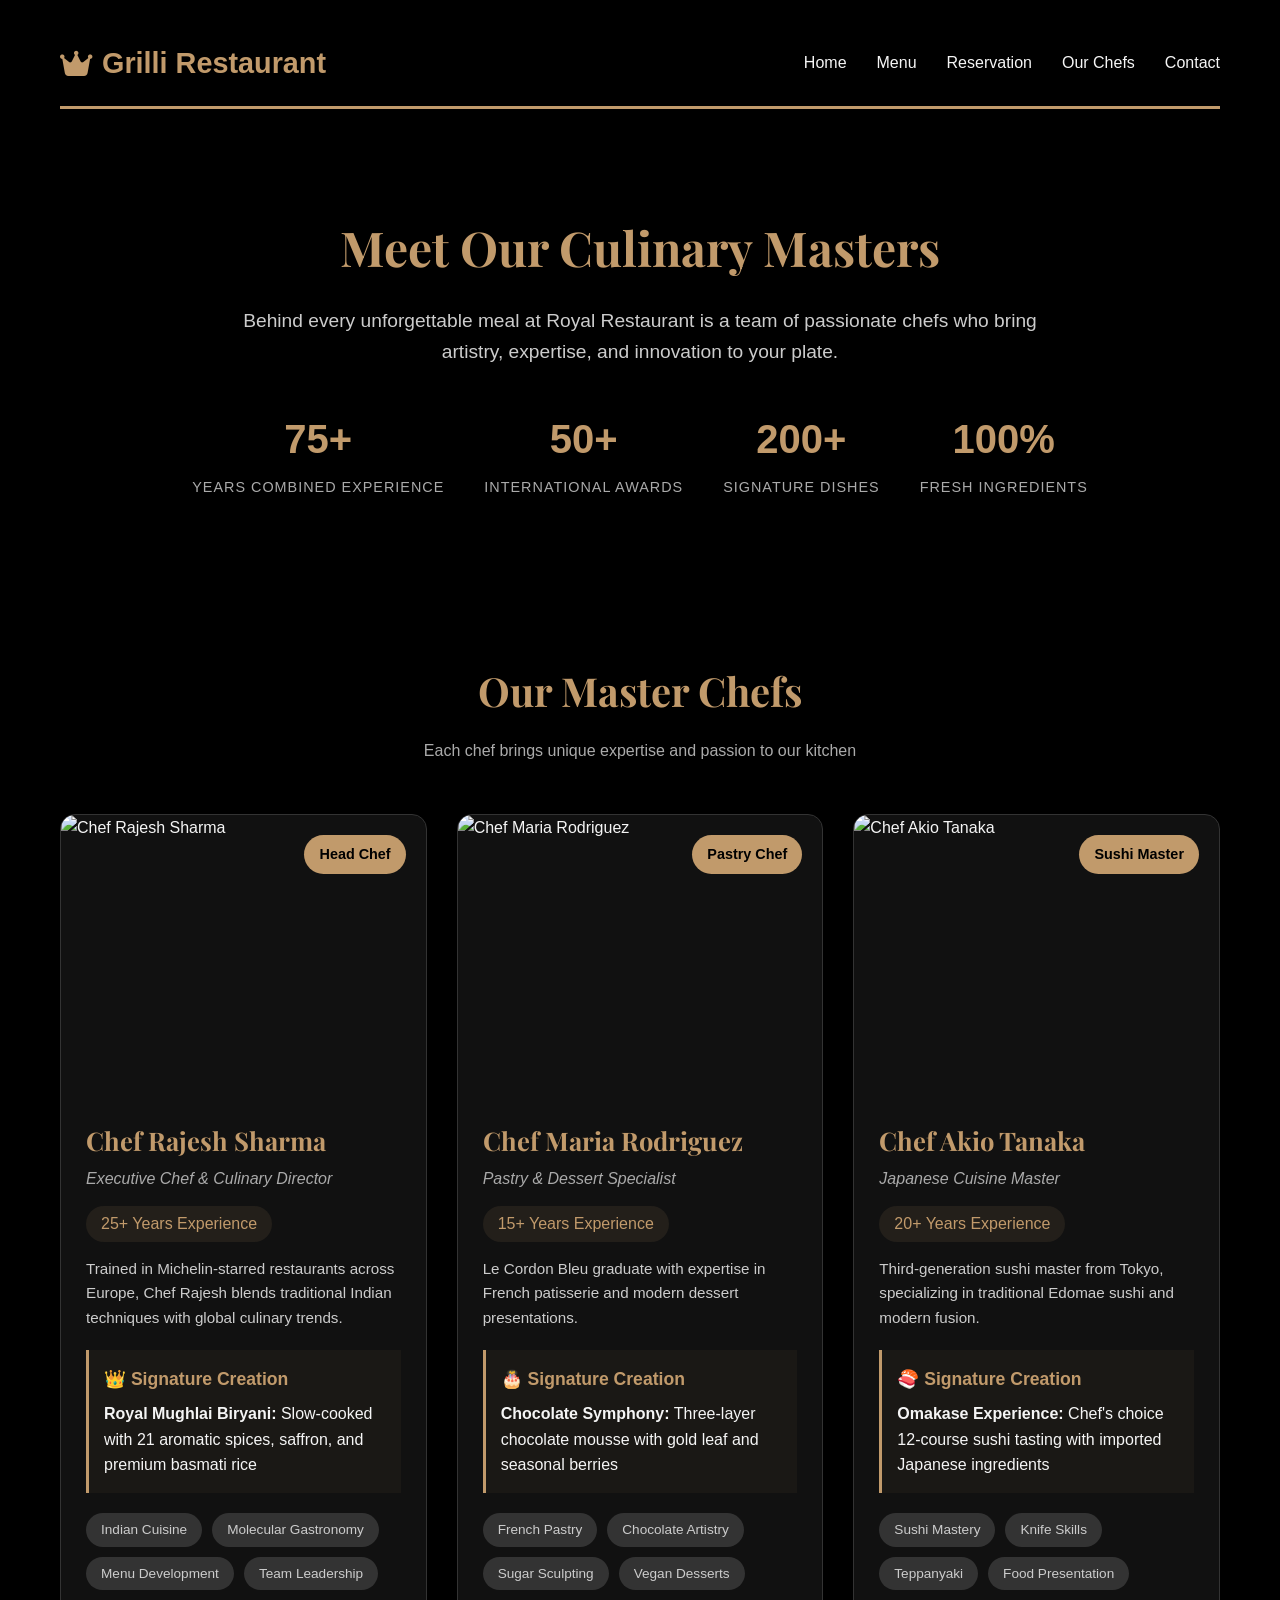
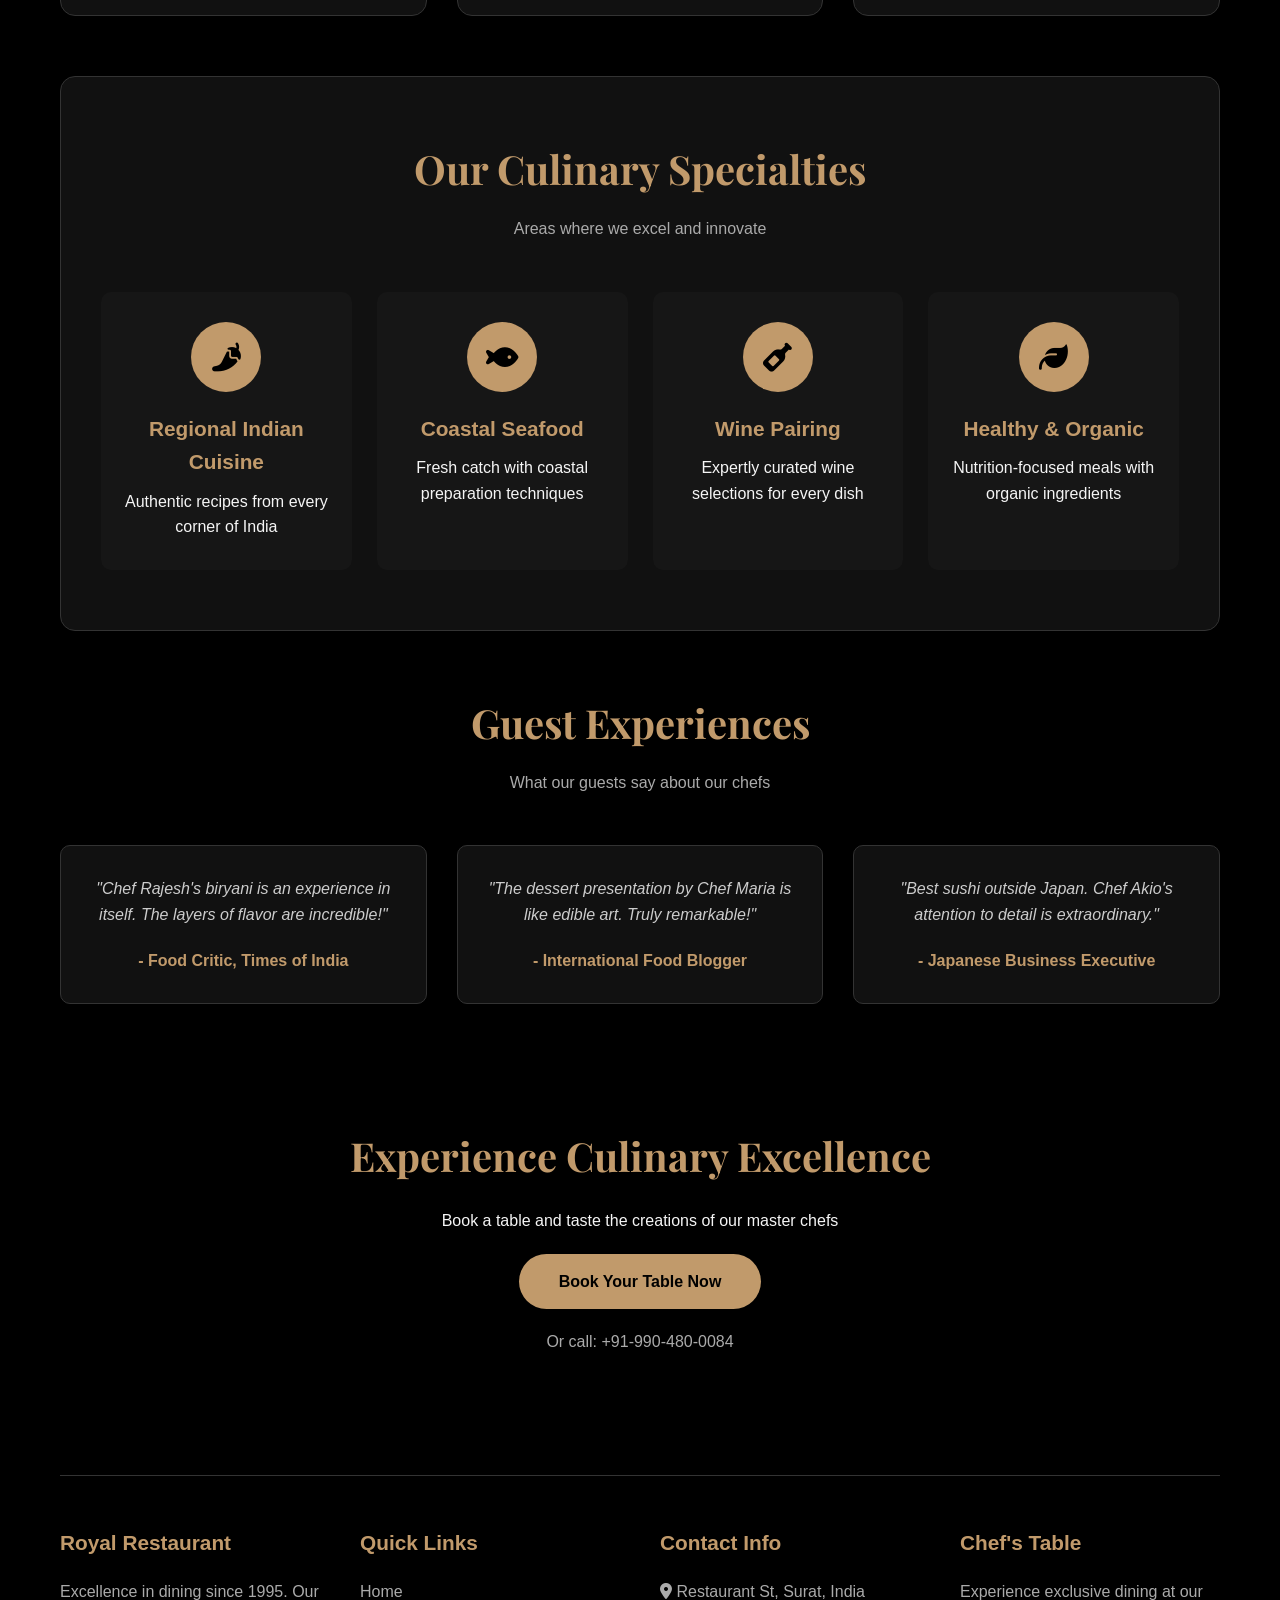
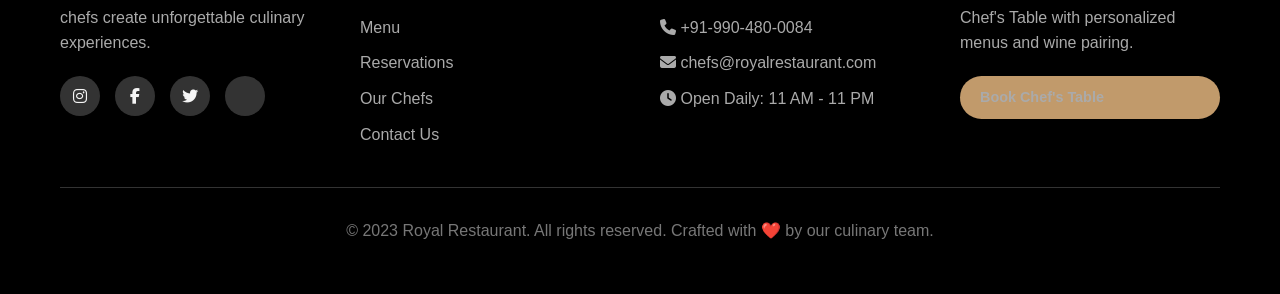
==== chefs.html @ 12a50e18 "first commit" ====
<!DOCTYPE html>
<html lang="en">

<head>
  <meta charset="UTF-8">
  <meta name="viewport" content="width=device-width, initial-scale=1.0">
  
  <title>Our Culinary Masters - Grilli Restaurant</title>
  
  <style>
    :root {
      --gold: #c19a6b;
      --black: #000000;
      --dark: #111111;
      --gray: #333333;
      --light: #f5f5f5;
    }
    
    * {
      margin: 0;
      padding: 0;
      box-sizing: border-box;
    }
    
    body {
      font-family: 'Segoe UI', Tahoma, Geneva, Verdana, sans-serif;
      background: var(--black);
      color: var(--light);
      line-height: 1.6;
    }
    
    .container {
      max-width: 1200px;
      margin: 0 auto;
      padding: 20px;
    }
    
    /* Navigation */
    .nav {
      display: flex;
      justify-content: space-between;
      align-items: center;
      padding: 20px 0;
      border-bottom: 3px solid var(--gold);
      margin-bottom: 40px;
    }
    
    .logo {
      font-size: 1.8rem;
      font-weight: bold;
      color: var(--gold);
      display: flex;
      align-items: center;
      gap: 10px;
    }
    
    .nav-links {
      display: flex;
      gap: 30px;
    }
    
    .nav-links a {
      color: var(--light);
      text-decoration: none;
      font-weight: 500;
      transition: color 0.3s;
    }
    
    .nav-links a:hover {
      color: var(--gold);
    }
    
    /* Hero Section */
    .hero {
      text-align: center;
      padding: 60px 20px;
      background: linear-gradient(rgba(0,0,0,0.9), rgba(0,0,0,0.9)), 
                  url('https://images.unsplash.com/photo-1556909114-f6e7ad7d3136?w=1200&auto=format&fit=crop&q=80');
      background-size: cover;
      background-position: center;
      margin-bottom: 60px;
      border-radius: 15px;
    }
    
    .hero h1 {
      font-size: 3rem;
      color: var(--gold);
      margin-bottom: 20px;
      font-family: 'Playfair Display', serif;
    }
    
    .hero p {
      font-size: 1.2rem;
      max-width: 800px;
      margin: 0 auto 30px;
      color: #ccc;
    }
    
    /* Stats Bar */
    .stats {
      display: flex;
      justify-content: center;
      gap: 40px;
      margin: 40px 0;
      flex-wrap: wrap;
    }
    
    .stat-item {
      text-align: center;
    }
    
    .stat-number {
      font-size: 2.5rem;
      color: var(--gold);
      font-weight: bold;
      margin-bottom: 5px;
    }
    
    .stat-label {
      color: #aaa;
      font-size: 0.9rem;
      text-transform: uppercase;
      letter-spacing: 1px;
    }
    
    /* Chefs Section */
    .section-title {
      text-align: center;
      margin-bottom: 50px;
    }
    
    .section-title h2 {
      font-size: 2.5rem;
      color: var(--gold);
      margin-bottom: 15px;
      font-family: 'Playfair Display', serif;
    }
    
    .section-title p {
      color: #aaa;
      max-width: 600px;
      margin: 0 auto;
    }
    
    /* Chefs Grid */
    .chefs-grid {
      display: grid;
      grid-template-columns: repeat(auto-fit, minmax(320px, 1fr));
      gap: 30px;
      margin-bottom: 60px;
    }
    
    .chef-card {
      background: var(--dark);
      border-radius: 15px;
      overflow: hidden;
      transition: transform 0.4s, box-shadow 0.4s;
      position: relative;
      border: 1px solid var(--gray);
    }
    
    .chef-card:hover {
      transform: translateY(-15px);
      box-shadow: 0 20px 40px rgba(193, 154, 107, 0.15);
      border-color: var(--gold);
    }
    
    .chef-image {
      height: 280px;
      position: relative;
      overflow: hidden;
    }
    
    .chef-image img {
      width: 100%;
      height: 100%;
      object-fit: cover;
      transition: transform 0.5s;
    }
    
    .chef-card:hover .chef-image img {
      transform: scale(1.05);
    }
    
    .chef-badge {
      position: absolute;
      top: 20px;
      right: 20px;
      background: var(--gold);
      color: var(--black);
      padding: 8px 15px;
      border-radius: 20px;
      font-size: 0.9rem;
      font-weight: bold;
    }
    
    .chef-info {
      padding: 25px;
    }
    
    .chef-name {
      font-size: 1.6rem;
      color: var(--gold);
      margin-bottom: 5px;
      font-family: 'Playfair Display', serif;
    }
    
    .chef-title {
      color: #aaa;
      font-style: italic;
      margin-bottom: 15px;
    }
    
    .chef-experience {
      display: inline-block;
      background: rgba(193, 154, 107, 0.1);
      color: var(--gold);
      padding: 5px 15px;
      border-radius: 20px;
      margin-bottom: 15px;
      font-weight: 500;
    }
    
    .chef-bio {
      color: #ccc;
      margin-bottom: 20px;
      font-size: 0.95rem;
    }
    
    .signature-dish {
      background: rgba(193, 154, 107, 0.05);
      border-left: 3px solid var(--gold);
      padding: 15px;
      margin: 15px 0;
    }
    
    .signature-dish h4 {
      color: var(--gold);
      margin-bottom: 8px;
      font-size: 1.1rem;
    }
    
    .chef-skills {
      display: flex;
      flex-wrap: wrap;
      gap: 10px;
      margin-top: 20px;
    }
    
    .skill {
      background: var(--gray);
      padding: 6px 15px;
      border-radius: 20px;
      font-size: 0.85rem;
      color: #ccc;
    }
    
    /* Specialties Section */
    .specialties {
      background: var(--dark);
      padding: 60px 40px;
      border-radius: 15px;
      margin: 60px 0;
      border: 1px solid var(--gray);
    }
    
    .specialties-grid {
      display: grid;
      grid-template-columns: repeat(auto-fit, minmax(250px, 1fr));
      gap: 25px;
      margin-top: 40px;
    }
    
    .specialty-item {
      text-align: center;
      padding: 30px 20px;
      background: rgba(255, 255, 255, 0.02);
      border-radius: 10px;
      transition: transform 0.3s, background 0.3s;
    }
    
    .specialty-item:hover {
      transform: translateY(-10px);
      background: rgba(193, 154, 107, 0.05);
    }
    
    .specialty-icon {
      width: 70px;
      height: 70px;
      background: var(--gold);
      border-radius: 50%;
      display: flex;
      align-items: center;
      justify-content: center;
      margin: 0 auto 20px;
      color: var(--black);
      font-size: 1.8rem;
    }
    
    .specialty-item h3 {
      color: var(--gold);
      margin-bottom: 10px;
      font-size: 1.3rem;
    }
    
    /* Testimonials */
    .testimonials {
      text-align: center;
      margin: 60px 0;
    }
    
    .testimonial-grid {
      display: grid;
      grid-template-columns: repeat(auto-fit, minmax(300px, 1fr));
      gap: 30px;
      margin-top: 40px;
    }
    
    .testimonial {
      background: var(--dark);
      padding: 30px;
      border-radius: 10px;
      border: 1px solid var(--gray);
    }
    
    .testimonial-text {
      color: #ccc;
      font-style: italic;
      margin-bottom: 20px;
    }
    
    .testimonial-author {
      color: var(--gold);
      font-weight: bold;
    }
    
    /* CTA Section */
    .cta {
      text-align: center;
      padding: 60px 40px;
      background: linear-gradient(rgba(0,0,0,0.9), rgba(0,0,0,0.9)), 
                  url('https://images.unsplash.com/photo-1414235077428-338989a2e8c0?w=1200&auto=format&fit=crop&q=80');
      background-size: cover;
      background-position: center;
      border-radius: 15px;
      margin: 60px 0;
    }
    
    .cta h2 {
      font-size: 2.5rem;
      color: var(--gold);
      margin-bottom: 20px;
      font-family: 'Playfair Display', serif;
    }
    
    .btn {
      display: inline-block;
      background: var(--gold);
      color: var(--black);
      padding: 15px 40px;
      border-radius: 30px;
      text-decoration: none;
      font-weight: bold;
      margin-top: 20px;
      transition: transform 0.3s, background 0.3s;
      border: none;
      cursor: pointer;
      font-size: 1rem;
    }
    
    .btn:hover {
      background: #d4b48c;
      transform: translateY(-3px);
    }
    
    /* Footer */
    footer {
      border-top: 1px solid var(--gray);
      padding: 50px 0 30px;
      margin-top: 60px;
    }
    
    .footer-content {
      display: grid;
      grid-template-columns: repeat(auto-fit, minmax(200px, 1fr));
      gap: 40px;
      margin-bottom: 30px;
    }
    
    .footer-column h3 {
      color: var(--gold);
      margin-bottom: 20px;
      font-size: 1.3rem;
    }
    
    .footer-column p, .footer-column a {
      color: #aaa;
      margin-bottom: 10px;
      display: block;
      text-decoration: none;
      transition: color 0.3s;
    }
    
    .footer-column a:hover {
      color: var(--gold);
    }
    
    .social-links {
      display: flex;
      gap: 15px;
      margin-top: 20px;
    }
    
    .social-links a {
      width: 40px;
      height: 40px;
      background: var(--gray);
      border-radius: 50%;
      display: flex;
      align-items: center;
      justify-content: center;
      color: var(--light);
      transition: background 0.3s;
    }
    
    .social-links a:hover {
      background: var(--gold);
      color: var(--black);
    }
    
    .copyright {
      text-align: center;
      color: #777;
      padding-top: 30px;
      border-top: 1px solid var(--gray);
    }
    
    /* Responsive Design */
    @media (max-width: 768px) {
      .nav {
        flex-direction: column;
        gap: 20px;
      }
      
      .nav-links {
        gap: 20px;
      }
      
      .hero h1 {
        font-size: 2.2rem;
      }
      
      .stats {
        gap: 20px;
      }
      
      .stat-number {
        font-size: 2rem;
      }
      
      .section-title h2 {
        font-size: 2rem;
      }
      
      .chefs-grid {
        grid-template-columns: 1fr;
      }
      
      .specialties {
        padding: 40px 20px;
      }
    }
    
    /* Animation */
    @keyframes fadeIn {
      from { opacity: 0; transform: translateY(20px); }
      to { opacity: 1; transform: translateY(0); }
    }
    
    .fade-in {
      animation: fadeIn 0.6s ease-out;
    }
  </style>
  
  <!-- Font Awesome & Google Fonts -->
  <link rel="stylesheet" href="https://cdnjs.cloudflare.com/ajax/libs/font-awesome/6.4.0/css/all.min.css">
  <link href="https://fonts.googleapis.com/css2?family=Playfair+Display:wght@400;700&display=swap" rel="stylesheet">
</head>

<body>
  <div class="container">
    <!-- Navigation -->
    <nav class="nav">
      <div class="logo">
        <i class="fas fa-crown"></i>
       Grilli Restaurant
      </div>
      <div class="nav-links">
        <a href="index.html">Home</a>
        <a href="main.html">Menu</a>
        <a href="reservation.html">Reservation</a>
        <a href="chefs.html" class="active">Our Chefs</a>
        <a href="contact.html">Contact</a>
      </div>
    </nav>

    <!-- Hero Section -->
    <section class="hero fade-in">
      <h1>Meet Our Culinary Masters</h1>
      <p>Behind every unforgettable meal at Royal Restaurant is a team of passionate chefs who bring artistry, expertise, and innovation to your plate.</p>
      <div class="stats">
        <div class="stat-item">
          <div class="stat-number">75+</div>
          <div class="stat-label">Years Combined Experience</div>
        </div>
        <div class="stat-item">
          <div class="stat-number">50+</div>
          <div class="stat-label">International Awards</div>
        </div>
        <div class="stat-item">
          <div class="stat-number">200+</div>
          <div class="stat-label">Signature Dishes</div>
        </div>
        <div class="stat-item">
          <div class="stat-number">100%</div>
          <div class="stat-label">Fresh Ingredients</div>
        </div>
      </div>
    </section>

    <!-- Chefs Section -->
    <section class="section-title fade-in">
      <h2>Our Master Chefs</h2>
      <p>Each chef brings unique expertise and passion to our kitchen</p>
    </section>

    <div class="chefs-grid">
      <!-- Chef 1 -->
      <div class="chef-card fade-in">
        <div class="chef-image">
          <div class="chef-badge">Head Chef</div>
          <img src="https://images.unsplash.com/photo-1581299894007-aaa50297cf16?w=400&auto=format&fit=crop&q=80" alt="Chef Rajesh Sharma">
        </div>
        <div class="chef-info">
          <h3 class="chef-name">Chef Rajesh Sharma</h3>
          <div class="chef-title">Executive Chef & Culinary Director</div>
          <span class="chef-experience">25+ Years Experience</span>
          <p class="chef-bio">Trained in Michelin-starred restaurants across Europe, Chef Rajesh blends traditional Indian techniques with global culinary trends.</p>
          
          <div class="signature-dish">
            <h4>👑 Signature Creation</h4>
            <p><strong>Royal Mughlai Biryani:</strong> Slow-cooked with 21 aromatic spices, saffron, and premium basmati rice</p>
          </div>
          
          <div class="chef-skills">
            <span class="skill">Indian Cuisine</span>
            <span class="skill">Molecular Gastronomy</span>
            <span class="skill">Menu Development</span>
            <span class="skill">Team Leadership</span>
          </div>
        </div>
      </div>

      <!-- Chef 2 -->
      <div class="chef-card fade-in">
        <div class="chef-image">
          <div class="chef-badge">Pastry Chef</div>
          <img src="https://images.unsplash.com/photo-1600566752355-35792bedcfea?w=400&auto=format&fit=crop&q=80" alt="Chef Maria Rodriguez">
        </div>
        <div class="chef-info">
          <h3 class="chef-name">Chef Maria Rodriguez</h3>
          <div class="chef-title">Pastry & Dessert Specialist</div>
          <span class="chef-experience">15+ Years Experience</span>
          <p class="chef-bio">Le Cordon Bleu graduate with expertise in French patisserie and modern dessert presentations.</p>
          
          <div class="signature-dish">
            <h4>🎂 Signature Creation</h4>
            <p><strong>Chocolate Symphony:</strong> Three-layer chocolate mousse with gold leaf and seasonal berries</p>
          </div>
          
          <div class="chef-skills">
            <span class="skill">French Pastry</span>
            <span class="skill">Chocolate Artistry</span>
            <span class="skill">Sugar Sculpting</span>
            <span class="skill">Vegan Desserts</span>
          </div>
        </div>
      </div>

      <!-- Chef 3 -->
      <div class="chef-card fade-in">
        <div class="chef-image">
          <div class="chef-badge">Sushi Master</div>
          <img src="https://images.unsplash.com/photo-1565299624946-b28f40a0ae38?w=400&auto=format&fit=crop&q=80" alt="Chef Akio Tanaka">
        </div>
        <div class="chef-info">
          <h3 class="chef-name">Chef Akio Tanaka</h3>
          <div class="chef-title">Japanese Cuisine Master</div>
          <span class="chef-experience">20+ Years Experience</span>
          <p class="chef-bio">Third-generation sushi master from Tokyo, specializing in traditional Edomae sushi and modern fusion.</p>
          
          <div class="signature-dish">
            <h4>🍣 Signature Creation</h4>
            <p><strong>Omakase Experience:</strong> Chef's choice 12-course sushi tasting with imported Japanese ingredients</p>
          </div>
          
          <div class="chef-skills">
            <span class="skill">Sushi Mastery</span>
            <span class="skill">Knife Skills</span>
            <span class="skill">Teppanyaki</span>
            <span class="skill">Food Presentation</span>
          </div>
        </div>
      </div>
    </div>

    <!-- Specialties Section -->
    <section class="specialties fade-in">
      <div class="section-title">
        <h2>Our Culinary Specialties</h2>
        <p>Areas where we excel and innovate</p>
      </div>
      <div class="specialties-grid">
        <div class="specialty-item">
          <div class="specialty-icon">
            <i class="fas fa-pepper-hot"></i>
          </div>
          <h3>Regional Indian Cuisine</h3>
          <p>Authentic recipes from every corner of India</p>
        </div>
        
        <div class="specialty-item">
          <div class="specialty-icon">
            <i class="fas fa-fish"></i>
          </div>
          <h3>Coastal Seafood</h3>
          <p>Fresh catch with coastal preparation techniques</p>
        </div>
        
        <div class="specialty-item">
          <div class="specialty-icon">
            <i class="fas fa-wine-bottle"></i>
          </div>
          <h3>Wine Pairing</h3>
          <p>Expertly curated wine selections for every dish</p>
        </div>
        
        <div class="specialty-item">
          <div class="specialty-icon">
            <i class="fas fa-leaf"></i>
          </div>
          <h3>Healthy & Organic</h3>
          <p>Nutrition-focused meals with organic ingredients</p>
        </div>
      </div>
    </section>

    <!-- Testimonials -->
    <section class="testimonials fade-in">
      <div class="section-title">
        <h2>Guest Experiences</h2>
        <p>What our guests say about our chefs</p>
      </div>
      <div class="testimonial-grid">
        <div class="testimonial">
          <p class="testimonial-text">"Chef Rajesh's biryani is an experience in itself. The layers of flavor are incredible!"</p>
          <div class="testimonial-author">- Food Critic, Times of India</div>
        </div>
        
        <div class="testimonial">
          <p class="testimonial-text">"The dessert presentation by Chef Maria is like edible art. Truly remarkable!"</p>
          <div class="testimonial-author">- International Food Blogger</div>
        </div>
        
        <div class="testimonial">
          <p class="testimonial-text">"Best sushi outside Japan. Chef Akio's attention to detail is extraordinary."</p>
          <div class="testimonial-author">- Japanese Business Executive</div>
        </div>
      </div>
    </section>

    <!-- CTA Section -->
    <section class="cta fade-in">
      <h2>Experience Culinary Excellence</h2>
      <p>Book a table and taste the creations of our master chefs</p>
      <a href="reservation.html" class="btn">Book Your Table Now</a>
      <p style="margin-top: 20px; color: #aaa;">Or call: +91-990-480-0084</p>
    </section>

    <!-- Footer -->
    <footer>
      <div class="footer-content">
        <div class="footer-column">
          <h3>Royal Restaurant</h3>
          <p>Excellence in dining since 1995. Our chefs create unforgettable culinary experiences.</p>
          <div class="social-links">
            <a href="#"><i class="fab fa-instagram"></i></a>
            <a href="#"><i class="fab fa-facebook-f"></i></a>
            <a href="#"><i class="fab fa-twitter"></i></a>
            <a href="#"><i class="fab fa-tripadvisor"></i></a>
          </div>
        </div>
        
        <div class="footer-column">
          <h3>Quick Links</h3>
          <a href="index.html">Home</a>
          <a href="main.html">Menu</a>
          <a href="reservation.html">Reservations</a>
          <a href="chefs.html">Our Chefs</a>
          <a href="contact.html">Contact Us</a>
        </div>
        
        <div class="footer-column">
          <h3>Contact Info</h3>
          <p><i class="fas fa-map-marker-alt"></i> Restaurant St, Surat, India</p>
          <p><i class="fas fa-phone"></i> +91-990-480-0084</p>
          <p><i class="fas fa-envelope"></i> chefs@royalrestaurant.com</p>
          <p><i class="fas fa-clock"></i> Open Daily: 11 AM - 11 PM</p>
        </div>
        
        <div class="footer-column">
          <h3>Chef's Table</h3>
          <p>Experience exclusive dining at our Chef's Table with personalized menus and wine pairing.</p>
          <a href="reservation.html" class="btn" style="padding: 10px 20px; font-size: 0.9rem;">Book Chef's Table</a>
        </div>
      </div>
      
      <div class="copyright">
        <p>© 2023 Royal Restaurant. All rights reserved. Crafted with ❤️ by our culinary team.</p>
      </div>
    </footer>
  </div>

  <script>
    // Animation on scroll
    const observerOptions = {
      threshold: 0.1,
      rootMargin: '0px 0px -50px 0px'
    };
    
    const observer = new IntersectionObserver((entries) => {
      entries.forEach(entry => {
        if (entry.isIntersecting) {
          entry.target.classList.add('fade-in');
        }
      });
    }, observerOptions);
    
    // Observe elements
    document.querySelectorAll('.hero, .section-title, .chef-card, .specialties, .testimonials, .cta').forEach(el => {
      observer.observe(el);
    });
    
    // Chef card hover effects
    document.querySelectorAll('.chef-card').forEach(card => {
      card.addEventListener('mouseenter', function() {
        this.style.transform = 'translateY(-15px)';
        this.style.boxShadow = '0 20px 40px rgba(193, 154, 107, 0.15)';
        this.style.borderColor = '#c19a6b';
      });
      
      card.addEventListener('mouseleave', function() {
        this.style.transform = 'translateY(0)';
        this.style.boxShadow = 'none';
        this.style.borderColor = '#333';
      });
    });
    
    // Specialty item hover
    document.querySelectorAll('.specialty-item').forEach(item => {
      item.addEventListener('mouseenter', function() {
        this.style.transform = 'translateY(-10px)';
      });
      
      item.addEventListener('mouseleave', function() {
        this.style.transform = 'translateY(0)';
      });
    });
    
    // Active navigation link
    const currentPage = window.location.pathname.split('/').pop();
    const navLinks = document.querySelectorAll('.nav-links a');
    
    navLinks.forEach(link => {
      if (link.getAttribute('href') === currentPage) {
        link.classList.add('active');
      }
    });
  </script>
</body>
</html>
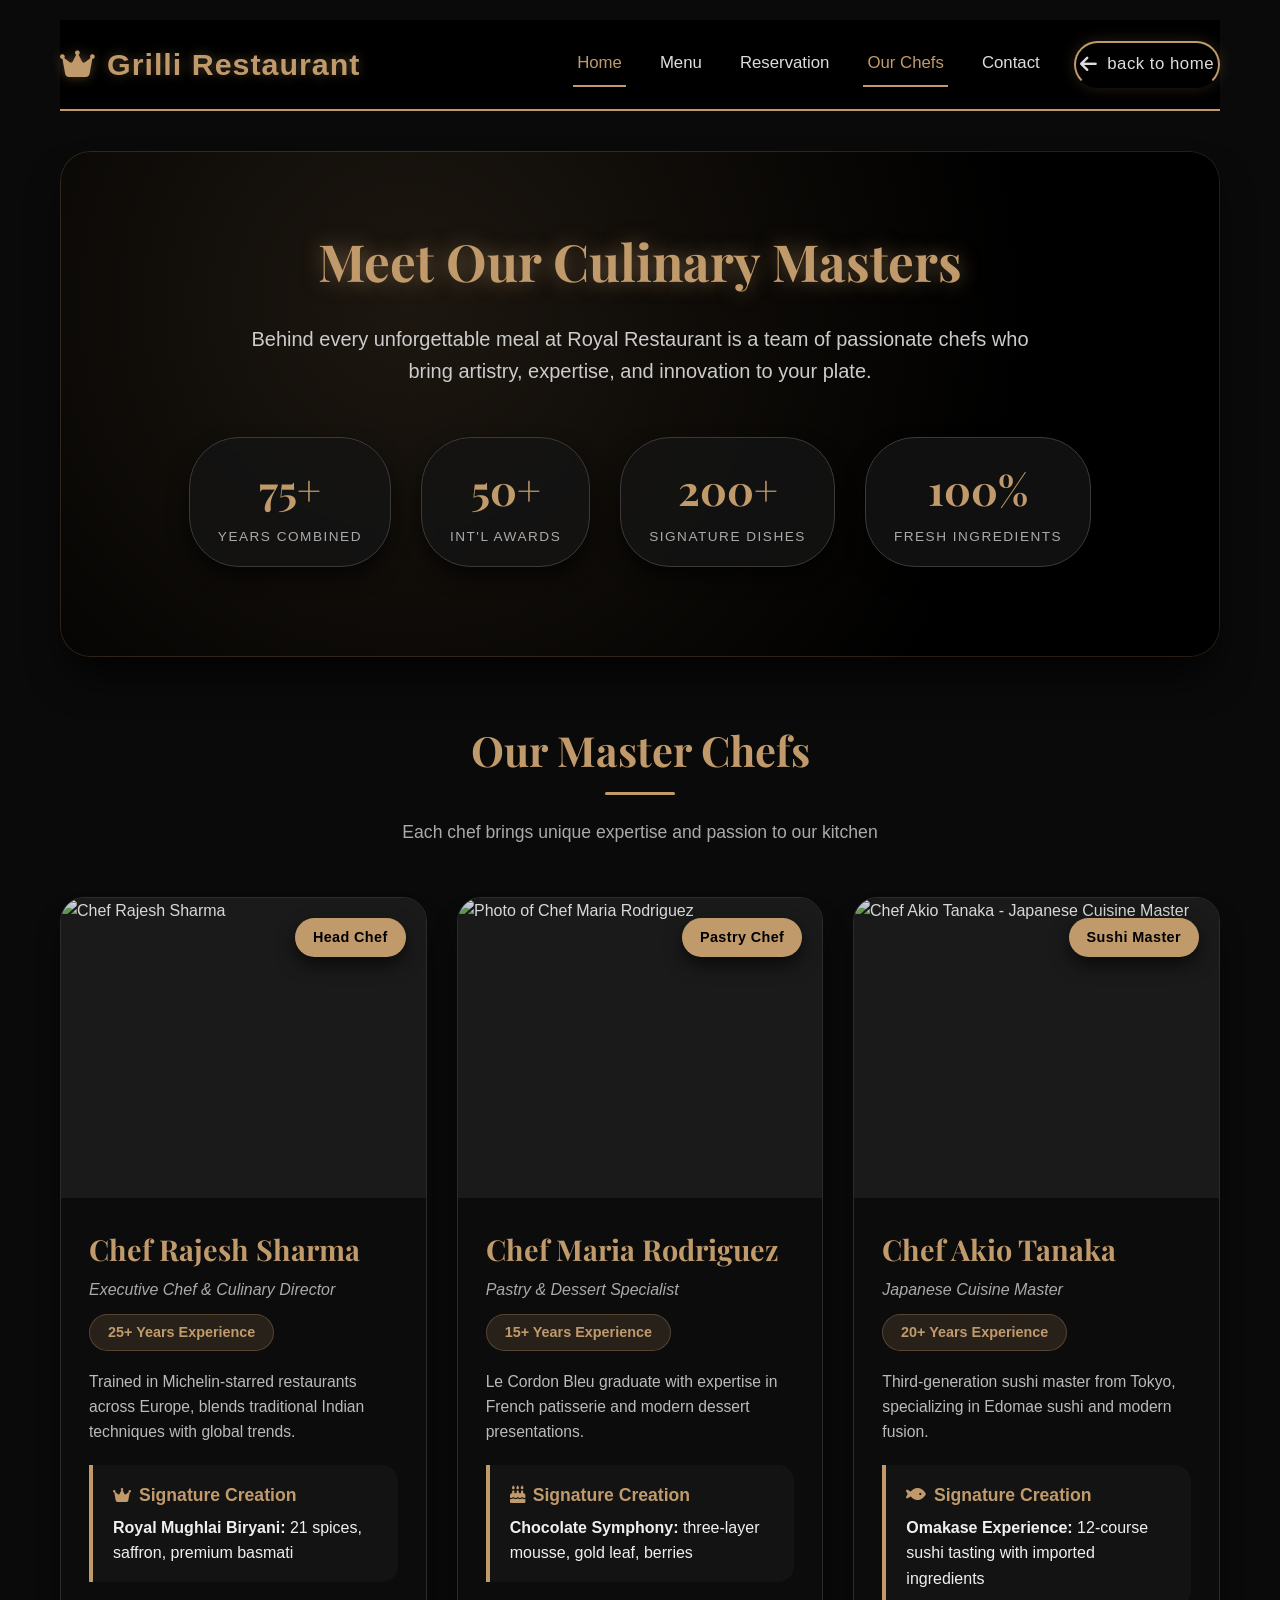
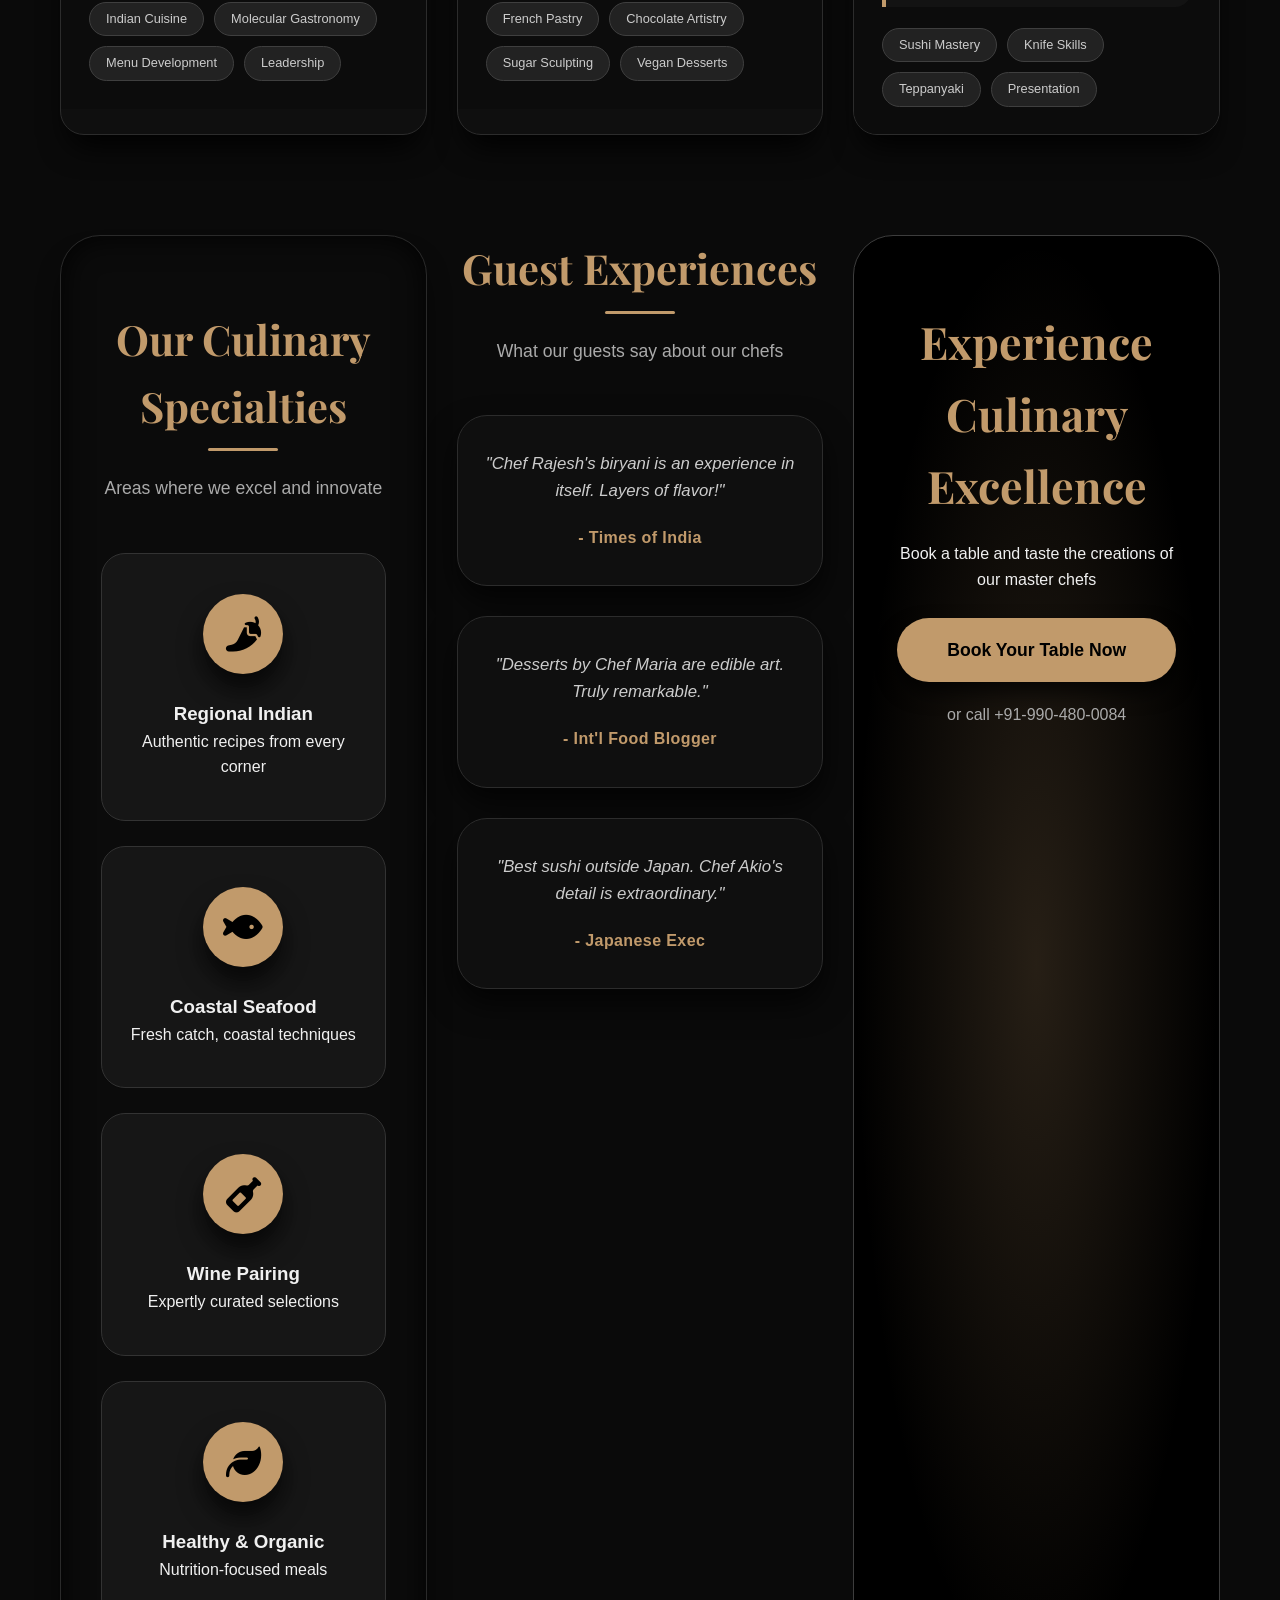
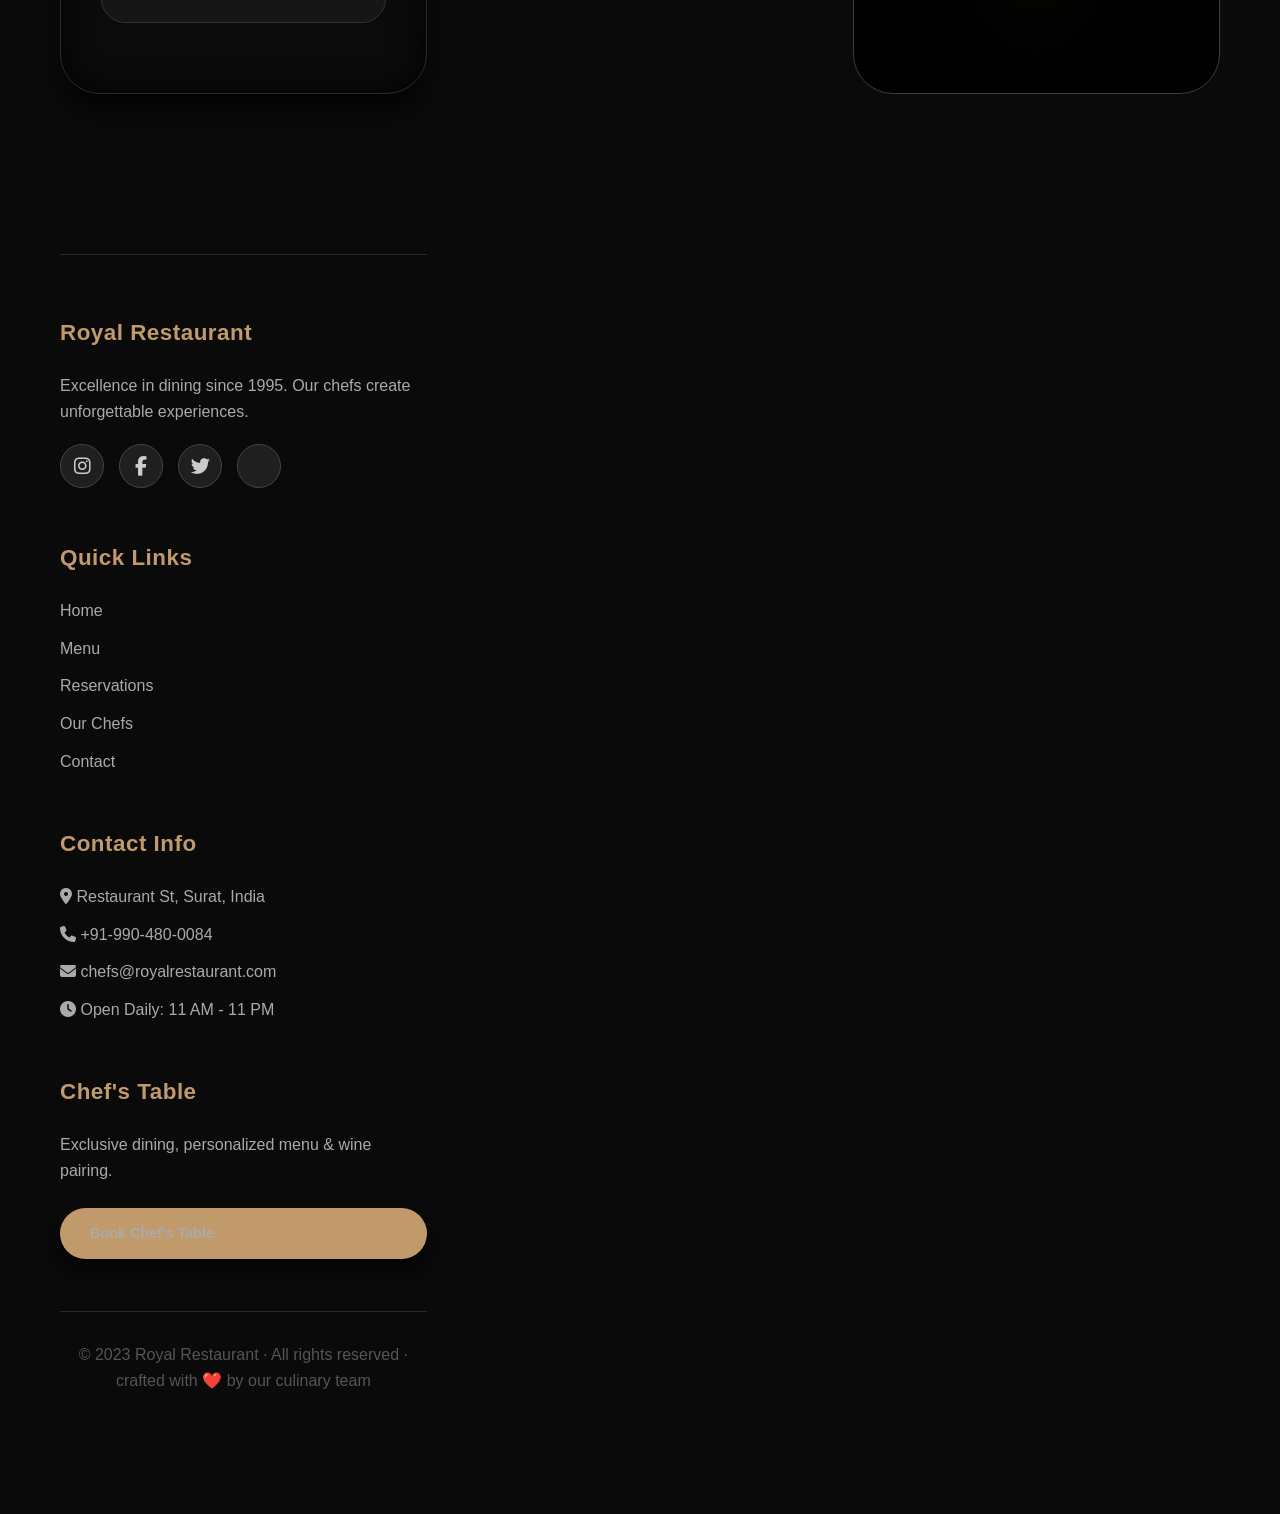
==== commit b4a55c29: "website update" ====
--- a/chefs.html
+++ b/chefs.html
@@ -1,19 +1,18 @@
 <!DOCTYPE html>
 <html lang="en">
-
 <head>
   <meta charset="UTF-8">
   <meta name="viewport" content="width=device-width, initial-scale=1.0">
-  
-  <title>Our Culinary Masters - Grilli Restaurant</title>
+  <title>Our Culinary Masters · Grilli Restaurant</title>
   
   <style>
     :root {
       --gold: #c19a6b;
-      --black: #000000;
-      --dark: #111111;
-      --gray: #333333;
-      --light: #f5f5f5;
+      --black: #0a0a0a;
+      --dark: #121212;
+      --gray: #2a2a2a;
+      --light: #f0f0f0;
+      --accent-glow: rgba(193, 154, 107, 0.25);
     }
     
     * {
@@ -35,151 +34,225 @@
       padding: 20px;
     }
     
-    /* Navigation */
+    /* ===== NEW STYLE NAV with distinct BACK HOME button ===== */
     .nav {
       display: flex;
       justify-content: space-between;
       align-items: center;
       padding: 20px 0;
-      border-bottom: 3px solid var(--gold);
+      border-bottom: 2px solid var(--gold);
       margin-bottom: 40px;
+      background: rgba(0,0,0,0.98);
+      position: relative;
     }
     
     .logo {
-      font-size: 1.8rem;
+      font-size: 1.9rem;
       font-weight: bold;
       color: var(--gold);
       display: flex;
+      align-items: center;
+      gap: 12px;
+      letter-spacing: 1px;
+      text-shadow: 0 0 12px rgba(193,154,107,0.4);
+    }
+    
+    /* ----- BACK TO HOME BUTTON (prominent) ----- */
+    .back-home-btn {
+      background: transparent;
+      border: 2px solid var(--gold);
+      color: var(--gold);
+      padding: 10px 24px;
+      border-radius: 40px;
+      text-decoration: none;
+      font-weight: 700;
+      display: inline-flex;
       align-items: center;
       gap: 10px;
-    }
-    
+      transition: all 0.3s ease;
+      font-size: 1.1rem;
+      letter-spacing: 0.5px;
+      box-shadow: 0 0 15px rgba(193,154,107,0.2);
+    }
+    
+    .back-home-btn i {
+      font-size: 1.2rem;
+    }
+    
+    .back-home-btn:hover {
+      background: var(--gold);
+      color: #000;
+      transform: translateY(-3px);
+      box-shadow: 0 10px 25px rgba(193,154,107,0.5);
+    }
+    
+    /* navigation links (standard) */
     .nav-links {
       display: flex;
       gap: 30px;
+      align-items: center;
     }
     
     .nav-links a {
-      color: var(--light);
+      color: #ddd;
       text-decoration: none;
       font-weight: 500;
-      transition: color 0.3s;
+      transition: all 0.3s;
+      padding: 8px 4px;
+      border-bottom: 2px solid transparent;
+      font-size: 1.05rem;
     }
     
     .nav-links a:hover {
       color: var(--gold);
-    }
-    
-    /* Hero Section */
+      border-bottom-color: var(--gold);
+    }
+    
+    .nav-links a.active {
+      color: var(--gold);
+      border-bottom-color: var(--gold);
+    }
+    
+    /* Hero Section – fresh dark glass */
     .hero {
       text-align: center;
-      padding: 60px 20px;
-      background: linear-gradient(rgba(0,0,0,0.9), rgba(0,0,0,0.9)), 
+      padding: 70px 30px;
+      background: radial-gradient(circle at 30% 30%, rgba(193,154,107,0.15), transparent 70%),
+                  linear-gradient(rgba(0,0,0,0.96), rgba(0,0,0,0.96)), 
                   url('https://images.unsplash.com/photo-1556909114-f6e7ad7d3136?w=1200&auto=format&fit=crop&q=80');
       background-size: cover;
       background-position: center;
       margin-bottom: 60px;
-      border-radius: 15px;
+      border-radius: 30px;
+      box-shadow: 0 25px 40px -10px rgba(0,0,0,0.8), 0 0 0 1px rgba(193,154,107,0.2) inset;
     }
     
     .hero h1 {
-      font-size: 3rem;
+      font-size: 3.2rem;
       color: var(--gold);
       margin-bottom: 20px;
       font-family: 'Playfair Display', serif;
+      text-shadow: 0 0 20px rgba(193,154,107,0.5);
     }
     
     .hero p {
-      font-size: 1.2rem;
+      font-size: 1.25rem;
       max-width: 800px;
       margin: 0 auto 30px;
       color: #ccc;
     }
     
-    /* Stats Bar */
+    /* Stats – new minimal design */
     .stats {
       display: flex;
       justify-content: center;
-      gap: 40px;
-      margin: 40px 0;
+      gap: 30px;
+      margin: 50px 0 20px;
       flex-wrap: wrap;
     }
     
     .stat-item {
       text-align: center;
+      background: rgba(20,20,20,0.8);
+      padding: 18px 28px;
+      border-radius: 50px;
+      backdrop-filter: blur(8px);
+      border: 1px solid #3a3a3a;
+      box-shadow: 0 10px 20px rgba(0,0,0,0.6);
+      min-width: 150px;
     }
     
     .stat-number {
-      font-size: 2.5rem;
+      font-size: 2.6rem;
       color: var(--gold);
       font-weight: bold;
-      margin-bottom: 5px;
+      margin-bottom: 4px;
+      font-family: 'Playfair Display', serif;
     }
     
     .stat-label {
       color: #aaa;
-      font-size: 0.9rem;
+      font-size: 0.85rem;
       text-transform: uppercase;
-      letter-spacing: 1px;
-    }
-    
-    /* Chefs Section */
+      letter-spacing: 1.5px;
+    }
+    
+    /* Section titles */
     .section-title {
       text-align: center;
       margin-bottom: 50px;
     }
     
     .section-title h2 {
-      font-size: 2.5rem;
+      font-size: 2.6rem;
       color: var(--gold);
       margin-bottom: 15px;
       font-family: 'Playfair Display', serif;
+      position: relative;
+      display: inline-block;
+    }
+    
+    .section-title h2::after {
+      content: '';
+      width: 70px;
+      height: 3px;
+      background: var(--gold);
+      position: absolute;
+      bottom: -12px;
+      left: 50%;
+      transform: translateX(-50%);
+      border-radius: 2px;
     }
     
     .section-title p {
       color: #aaa;
       max-width: 600px;
-      margin: 0 auto;
-    }
-    
-    /* Chefs Grid */
+      margin: 20px auto 0;
+      font-size: 1.1rem;
+    }
+    
+    /* Chefs Grid – elevated dark cards */
     .chefs-grid {
       display: grid;
-      grid-template-columns: repeat(auto-fit, minmax(320px, 1fr));
+      grid-template-columns: repeat(auto-fit, minmax(340px, 1fr));
       gap: 30px;
-      margin-bottom: 60px;
+      margin-bottom: 70px;
     }
     
     .chef-card {
-      background: var(--dark);
-      border-radius: 15px;
+      background: #0f0f0f;
+      border-radius: 24px;
       overflow: hidden;
-      transition: transform 0.4s, box-shadow 0.4s;
+      transition: all 0.4s cubic-bezier(0.2, 0.9, 0.3, 1);
       position: relative;
-      border: 1px solid var(--gray);
+      border: 1px solid #2c2c2c;
+      box-shadow: 0 20px 30px -10px black;
     }
     
     .chef-card:hover {
-      transform: translateY(-15px);
-      box-shadow: 0 20px 40px rgba(193, 154, 107, 0.15);
+      transform: translateY(-18px) scale(1.02);
+      box-shadow: 0 30px 50px -10px var(--accent-glow), 0 0 0 1px var(--gold);
       border-color: var(--gold);
     }
     
     .chef-image {
-      height: 280px;
+      height: 300px;
       position: relative;
       overflow: hidden;
+      background: #1a1a1a;
     }
     
     .chef-image img {
       width: 100%;
       height: 100%;
       object-fit: cover;
-      transition: transform 0.5s;
+      transition: transform 0.7s ease;
+      filter: grayscale(30%) brightness(0.9);
     }
     
     .chef-card:hover .chef-image img {
-      transform: scale(1.05);
+      transform: scale(1.12);
+      filter: grayscale(0%) brightness(1.05);
     }
     
     .chef-badge {
@@ -187,19 +260,23 @@
       top: 20px;
       right: 20px;
       background: var(--gold);
-      color: var(--black);
-      padding: 8px 15px;
-      border-radius: 20px;
+      color: #000;
+      padding: 8px 18px;
+      border-radius: 40px;
       font-size: 0.9rem;
-      font-weight: bold;
+      font-weight: 700;
+      z-index: 3;
+      box-shadow: 0 8px 18px rgba(0,0,0,0.6);
+      letter-spacing: 0.4px;
     }
     
     .chef-info {
-      padding: 25px;
+      padding: 28px;
+      background: #0c0c0c;
     }
     
     .chef-name {
-      font-size: 1.6rem;
+      font-size: 1.8rem;
       color: var(--gold);
       margin-bottom: 5px;
       font-family: 'Playfair Display', serif;
@@ -208,36 +285,43 @@
     .chef-title {
       color: #aaa;
       font-style: italic;
-      margin-bottom: 15px;
+      margin-bottom: 12px;
+      font-size: 1rem;
     }
     
     .chef-experience {
       display: inline-block;
-      background: rgba(193, 154, 107, 0.1);
-      color: var(--gold);
-      padding: 5px 15px;
-      border-radius: 20px;
-      margin-bottom: 15px;
-      font-weight: 500;
+      background: rgba(193, 154, 107, 0.15);
+      color: var(--gold);
+      padding: 6px 18px;
+      border-radius: 40px;
+      margin-bottom: 18px;
+      font-weight: 600;
+      font-size: 0.9rem;
+      border: 1px solid rgba(193,154,107,0.3);
     }
     
     .chef-bio {
-      color: #ccc;
+      color: #bbb;
       margin-bottom: 20px;
-      font-size: 0.95rem;
+      font-size: 0.98rem;
     }
     
     .signature-dish {
-      background: rgba(193, 154, 107, 0.05);
-      border-left: 3px solid var(--gold);
-      padding: 15px;
-      margin: 15px 0;
+      background: rgba(20,20,20,0.9);
+      border-left: 4px solid var(--gold);
+      padding: 16px 20px;
+      margin: 20px 0;
+      border-radius: 0 16px 16px 0;
     }
     
     .signature-dish h4 {
       color: var(--gold);
-      margin-bottom: 8px;
+      margin-bottom: 6px;
       font-size: 1.1rem;
+      display: flex;
+      align-items: center;
+      gap: 8px;
     }
     
     .chef-skills {
@@ -248,106 +332,126 @@
     }
     
     .skill {
-      background: var(--gray);
-      padding: 6px 15px;
-      border-radius: 20px;
-      font-size: 0.85rem;
+      background: #222;
+      padding: 6px 16px;
+      border-radius: 40px;
+      font-size: 0.8rem;
       color: #ccc;
-    }
-    
-    /* Specialties Section */
+      border: 1px solid #3f3f3f;
+      transition: 0.2s;
+    }
+    .skill:hover {
+      border-color: var(--gold);
+      color: var(--gold);
+    }
+    
+    /* Specialties – fresh dark */
     .specialties {
-      background: var(--dark);
-      padding: 60px 40px;
-      border-radius: 15px;
-      margin: 60px 0;
-      border: 1px solid var(--gray);
+      background: #0b0b0b;
+      padding: 70px 40px;
+      border-radius: 40px;
+      margin: 70px 0;
+      border: 1px solid #2a2a2a;
+      box-shadow: inset 0 0 30px rgba(0,0,0,0.9), 0 20px 30px -10px black;
     }
     
     .specialties-grid {
       display: grid;
-      grid-template-columns: repeat(auto-fit, minmax(250px, 1fr));
+      grid-template-columns: repeat(auto-fit, minmax(230px, 1fr));
       gap: 25px;
       margin-top: 40px;
     }
     
     .specialty-item {
       text-align: center;
-      padding: 30px 20px;
-      background: rgba(255, 255, 255, 0.02);
-      border-radius: 10px;
-      transition: transform 0.3s, background 0.3s;
+      padding: 40px 20px;
+      background: rgba(30,30,30,0.6);
+      border-radius: 24px;
+      transition: all 0.3s;
+      border: 1px solid #333;
+      backdrop-filter: blur(4px);
     }
     
     .specialty-item:hover {
-      transform: translateY(-10px);
-      background: rgba(193, 154, 107, 0.05);
+      transform: translateY(-12px);
+      background: rgba(40,40,40,0.9);
+      border-color: var(--gold);
     }
     
     .specialty-icon {
-      width: 70px;
-      height: 70px;
+      width: 80px;
+      height: 80px;
       background: var(--gold);
       border-radius: 50%;
       display: flex;
       align-items: center;
       justify-content: center;
-      margin: 0 auto 20px;
-      color: var(--black);
-      font-size: 1.8rem;
-    }
-    
-    .specialty-item h3 {
-      color: var(--gold);
-      margin-bottom: 10px;
-      font-size: 1.3rem;
+      margin: 0 auto 25px;
+      color: #000;
+      font-size: 2.2rem;
+      box-shadow: 0 15px 25px rgba(0,0,0,0.7);
+      transition: 0.3s;
+    }
+    .specialty-item:hover .specialty-icon {
+      transform: scale(1.08);
+      background: #dab48c;
     }
     
     /* Testimonials */
     .testimonials {
       text-align: center;
-      margin: 60px 0;
+      margin: 70px 0;
     }
     
     .testimonial-grid {
       display: grid;
       grid-template-columns: repeat(auto-fit, minmax(300px, 1fr));
       gap: 30px;
-      margin-top: 40px;
+      margin-top: 50px;
     }
     
     .testimonial {
-      background: var(--dark);
-      padding: 30px;
-      border-radius: 10px;
-      border: 1px solid var(--gray);
+      background: #0f0f0f;
+      padding: 35px 25px;
+      border-radius: 30px;
+      border: 1px solid #2c2c2c;
+      box-shadow: 0 15px 30px rgba(0,0,0,0.7);
+      transition: 0.3s;
+    }
+    .testimonial:hover {
+      border-color: var(--gold);
+      transform: translateY(-6px);
     }
     
     .testimonial-text {
       color: #ccc;
       font-style: italic;
       margin-bottom: 20px;
+      font-size: 1.05rem;
     }
     
     .testimonial-author {
       color: var(--gold);
-      font-weight: bold;
-    }
-    
-    /* CTA Section */
+      font-weight: 600;
+      letter-spacing: 0.4px;
+    }
+    
+    /* CTA */
     .cta {
       text-align: center;
-      padding: 60px 40px;
-      background: linear-gradient(rgba(0,0,0,0.9), rgba(0,0,0,0.9)), 
+      padding: 70px 40px;
+      background: radial-gradient(ellipse at 50% 50%, rgba(193,154,107,0.2), transparent 70%),
+                  linear-gradient(rgba(0,0,0,0.98), rgba(0,0,0,0.98)), 
                   url('https://images.unsplash.com/photo-1414235077428-338989a2e8c0?w=1200&auto=format&fit=crop&q=80');
       background-size: cover;
       background-position: center;
-      border-radius: 15px;
-      margin: 60px 0;
+      border-radius: 40px;
+      margin: 70px 0;
+      border: 1px solid #3d3d3d;
     }
     
     .cta h2 {
-      font-size: 2.5rem;
+      font-size: 2.8rem;
       color: var(--gold);
       margin-bottom: 20px;
       font-family: 'Playfair Display', serif;
@@ -356,27 +460,30 @@
     .btn {
       display: inline-block;
       background: var(--gold);
-      color: var(--black);
-      padding: 15px 40px;
-      border-radius: 30px;
+      color: #000;
+      padding: 16px 48px;
+      border-radius: 60px;
       text-decoration: none;
-      font-weight: bold;
-      margin-top: 20px;
-      transition: transform 0.3s, background 0.3s;
-      border: none;
-      cursor: pointer;
-      font-size: 1rem;
+      font-weight: 700;
+      margin-top: 25px;
+      transition: 0.3s;
+      font-size: 1.1rem;
+      border: 2px solid transparent;
+      box-shadow: 0 10px 20px rgba(0,0,0,0.7);
     }
     
     .btn:hover {
-      background: #d4b48c;
-      transform: translateY(-3px);
-    }
-    
-    /* Footer */
+      background: transparent;
+      color: var(--gold);
+      border-color: var(--gold);
+      transform: translateY(-5px);
+      box-shadow: 0 20px 30px rgba(193,154,107,0.3);
+    }
+    
+    /* Footer fresh dark */
     footer {
-      border-top: 1px solid var(--gray);
-      padding: 50px 0 30px;
+      border-top: 1px solid #2a2a2a;
+      padding: 60px 0 30px;
       margin-top: 60px;
     }
     
@@ -384,25 +491,27 @@
       display: grid;
       grid-template-columns: repeat(auto-fit, minmax(200px, 1fr));
       gap: 40px;
-      margin-bottom: 30px;
+      margin-bottom: 40px;
     }
     
     .footer-column h3 {
       color: var(--gold);
-      margin-bottom: 20px;
-      font-size: 1.3rem;
+      margin-bottom: 22px;
+      font-size: 1.4rem;
+      letter-spacing: 0.5px;
     }
     
     .footer-column p, .footer-column a {
       color: #aaa;
-      margin-bottom: 10px;
+      margin-bottom: 12px;
       display: block;
       text-decoration: none;
-      transition: color 0.3s;
+      transition: 0.2s;
     }
     
     .footer-column a:hover {
       color: var(--gold);
+      transform: translateX(4px);
     }
     
     .social-links {
@@ -412,128 +521,103 @@
     }
     
     .social-links a {
-      width: 40px;
-      height: 40px;
-      background: var(--gray);
+      width: 44px;
+      height: 44px;
+      background: #1f1f1f;
       border-radius: 50%;
       display: flex;
       align-items: center;
       justify-content: center;
-      color: var(--light);
-      transition: background 0.3s;
+      color: #ccc;
+      transition: 0.3s;
+      border: 1px solid #444;
+      font-size: 1.2rem;
     }
     
     .social-links a:hover {
       background: var(--gold);
-      color: var(--black);
+      color: #000;
+      border-color: var(--gold);
+      transform: translateY(-5px);
     }
     
     .copyright {
       text-align: center;
-      color: #777;
+      color: #555;
       padding-top: 30px;
-      border-top: 1px solid var(--gray);
-    }
-    
-    /* Responsive Design */
+      border-top: 1px solid #2a2a2a;
+    }
+    
+    /* responsive */
     @media (max-width: 768px) {
       .nav {
         flex-direction: column;
         gap: 20px;
       }
-      
       .nav-links {
         gap: 20px;
+        flex-wrap: wrap;
+        justify-content: center;
       }
-      
       .hero h1 {
-        font-size: 2.2rem;
+        font-size: 2.5rem;
       }
-      
-      .stats {
-        gap: 20px;
+      .back-home-btn {
+        padding: 8px 20px;
+        font-size: 1rem;
       }
-      
-      .stat-number {
-        font-size: 2rem;
-      }
-      
-      .section-title h2 {
-        font-size: 2rem;
-      }
-      
-      .chefs-grid {
-        grid-template-columns: 1fr;
-      }
-      
-      .specialties {
-        padding: 40px 20px;
-      }
-    }
-    
-    /* Animation */
+    }
+    
+    /* fade animation */
     @keyframes fadeIn {
-      from { opacity: 0; transform: translateY(20px); }
+      from { opacity: 0; transform: translateY(25px); }
       to { opacity: 1; transform: translateY(0); }
     }
-    
     .fade-in {
-      animation: fadeIn 0.6s ease-out;
+      animation: fadeIn 0.7s ease forwards;
     }
   </style>
   
-  <!-- Font Awesome & Google Fonts -->
   <link rel="stylesheet" href="https://cdnjs.cloudflare.com/ajax/libs/font-awesome/6.4.0/css/all.min.css">
   <link href="https://fonts.googleapis.com/css2?family=Playfair+Display:wght@400;700&display=swap" rel="stylesheet">
 </head>
-
 <body>
   <div class="container">
-    <!-- Navigation -->
+    <!-- Navigation with DISTINCT BACK TO HOME button (new style) -->
     <nav class="nav">
       <div class="logo">
-        <i class="fas fa-crown"></i>
-       Grilli Restaurant
+        <i class="fas fa-crown" style="color: var(--gold);"></i> Grilli Restaurant
       </div>
       <div class="nav-links">
-        <a href="index.html">Home</a>
+        <a href="index.html" class="active">Home</a>
         <a href="main.html">Menu</a>
         <a href="reservation.html">Reservation</a>
-        <a href="chefs.html" class="active">Our Chefs</a>
+        <a href="chefs.html">Our Chefs</a>
         <a href="contact.html">Contact</a>
+        <!-- prominent BACK HOME button (also links to index) -->
+        <a href="index.html" class="back-home-btn"><i class="fas fa-arrow-left"></i> back to home</a>
       </div>
     </nav>
 
-    <!-- Hero Section -->
+    <!-- Hero -->
     <section class="hero fade-in">
       <h1>Meet Our Culinary Masters</h1>
       <p>Behind every unforgettable meal at Royal Restaurant is a team of passionate chefs who bring artistry, expertise, and innovation to your plate.</p>
       <div class="stats">
-        <div class="stat-item">
-          <div class="stat-number">75+</div>
-          <div class="stat-label">Years Combined Experience</div>
-        </div>
-        <div class="stat-item">
-          <div class="stat-number">50+</div>
-          <div class="stat-label">International Awards</div>
-        </div>
-        <div class="stat-item">
-          <div class="stat-number">200+</div>
-          <div class="stat-label">Signature Dishes</div>
-        </div>
-        <div class="stat-item">
-          <div class="stat-number">100%</div>
-          <div class="stat-label">Fresh Ingredients</div>
-        </div>
+        <div class="stat-item"><div class="stat-number">75+</div><div class="stat-label">Years combined</div></div>
+        <div class="stat-item"><div class="stat-number">50+</div><div class="stat-label">Int'l awards</div></div>
+        <div class="stat-item"><div class="stat-number">200+</div><div class="stat-label">Signature dishes</div></div>
+        <div class="stat-item"><div class="stat-number">100%</div><div class="stat-label">Fresh ingredients</div></div>
       </div>
     </section>
 
-    <!-- Chefs Section -->
+    <!-- Chefs Section Title -->
     <section class="section-title fade-in">
       <h2>Our Master Chefs</h2>
       <p>Each chef brings unique expertise and passion to our kitchen</p>
     </section>
 
+    <!-- Chefs Grid – with photos inside cards -->
     <div class="chefs-grid">
       <!-- Chef 1 -->
       <div class="chef-card fade-in">
@@ -545,18 +629,13 @@
           <h3 class="chef-name">Chef Rajesh Sharma</h3>
           <div class="chef-title">Executive Chef & Culinary Director</div>
           <span class="chef-experience">25+ Years Experience</span>
-          <p class="chef-bio">Trained in Michelin-starred restaurants across Europe, Chef Rajesh blends traditional Indian techniques with global culinary trends.</p>
-          
+          <p class="chef-bio">Trained in Michelin-starred restaurants across Europe, blends traditional Indian techniques with global trends.</p>
           <div class="signature-dish">
-            <h4>👑 Signature Creation</h4>
-            <p><strong>Royal Mughlai Biryani:</strong> Slow-cooked with 21 aromatic spices, saffron, and premium basmati rice</p>
+            <h4><i class="fas fa-crown" style="font-size: 1rem;"></i> Signature Creation</h4>
+            <p><strong>Royal Mughlai Biryani:</strong> 21 spices, saffron, premium basmati</p>
           </div>
-          
           <div class="chef-skills">
-            <span class="skill">Indian Cuisine</span>
-            <span class="skill">Molecular Gastronomy</span>
-            <span class="skill">Menu Development</span>
-            <span class="skill">Team Leadership</span>
+            <span class="skill">Indian Cuisine</span><span class="skill">Molecular Gastronomy</span><span class="skill">Menu Development</span><span class="skill">Leadership</span>
           </div>
         </div>
       </div>
@@ -565,93 +644,56 @@
       <div class="chef-card fade-in">
         <div class="chef-image">
           <div class="chef-badge">Pastry Chef</div>
-          <img src="https://images.unsplash.com/photo-1600566752355-35792bedcfea?w=400&auto=format&fit=crop&q=80" alt="Chef Maria Rodriguez">
+          <img src="https://images.unsplash.com/photo-1583394293214-28ded15ee548?w=400&h=400&fit=crop&auto=format" alt="Photo of Chef Maria Rodriguez">
         </div>
         <div class="chef-info">
           <h3 class="chef-name">Chef Maria Rodriguez</h3>
           <div class="chef-title">Pastry & Dessert Specialist</div>
           <span class="chef-experience">15+ Years Experience</span>
           <p class="chef-bio">Le Cordon Bleu graduate with expertise in French patisserie and modern dessert presentations.</p>
-          
           <div class="signature-dish">
-            <h4>🎂 Signature Creation</h4>
-            <p><strong>Chocolate Symphony:</strong> Three-layer chocolate mousse with gold leaf and seasonal berries</p>
+            <h4><i class="fas fa-cake-candles"></i> Signature Creation</h4>
+            <p><strong>Chocolate Symphony:</strong> three-layer mousse, gold leaf, berries</p>
           </div>
-          
           <div class="chef-skills">
-            <span class="skill">French Pastry</span>
-            <span class="skill">Chocolate Artistry</span>
-            <span class="skill">Sugar Sculpting</span>
-            <span class="skill">Vegan Desserts</span>
+            <span class="skill">French Pastry</span><span class="skill">Chocolate Artistry</span><span class="skill">Sugar Sculpting</span><span class="skill">Vegan Desserts</span>
           </div>
         </div>
       </div>
 
-      <!-- Chef 3 -->
-      <div class="chef-card fade-in">
-        <div class="chef-image">
-          <div class="chef-badge">Sushi Master</div>
-          <img src="https://images.unsplash.com/photo-1565299624946-b28f40a0ae38?w=400&auto=format&fit=crop&q=80" alt="Chef Akio Tanaka">
-        </div>
-        <div class="chef-info">
-          <h3 class="chef-name">Chef Akio Tanaka</h3>
-          <div class="chef-title">Japanese Cuisine Master</div>
-          <span class="chef-experience">20+ Years Experience</span>
-          <p class="chef-bio">Third-generation sushi master from Tokyo, specializing in traditional Edomae sushi and modern fusion.</p>
-          
-          <div class="signature-dish">
-            <h4>🍣 Signature Creation</h4>
-            <p><strong>Omakase Experience:</strong> Chef's choice 12-course sushi tasting with imported Japanese ingredients</p>
-          </div>
-          
-          <div class="chef-skills">
-            <span class="skill">Sushi Mastery</span>
-            <span class="skill">Knife Skills</span>
-            <span class="skill">Teppanyaki</span>
-            <span class="skill">Food Presentation</span>
-          </div>
-        </div>
-      </div>
+     <!-- Chef 3 -->
+<!-- Chef 3 -->
+<div class="chef-card fade-in">
+    <div class="chef-image">
+        <div class="chef-badge">Sushi Master</div>
+        <img src="https://images.unsplash.com/photo-1577219491135-ce391730fb2c?w=400&h=400&fit=crop&crop=faces&auto=format" 
+             alt="Chef Akio Tanaka - Japanese Cuisine Master">
     </div>
-
-    <!-- Specialties Section -->
+    <div class="chef-info">
+        <h3 class="chef-name">Chef Akio Tanaka</h3>
+        <div class="chef-title">Japanese Cuisine Master</div>
+        <span class="chef-experience">20+ Years Experience</span>
+        <p class="chef-bio">Third‑generation sushi master from Tokyo, specializing in Edomae sushi and modern fusion.</p>
+        <div class="signature-dish">
+            <h4><i class="fas fa-fish"></i> Signature Creation</h4>
+            <p><strong>Omakase Experience:</strong> 12‑course sushi tasting with imported ingredients</p>
+        </div>
+        <div class="chef-skills">
+            <span class="skill">Sushi Mastery</span><span class="skill">Knife Skills</span><span class="skill">Teppanyaki</span><span class="skill">Presentation</span>
+        </div>
+    </div>
+</div>
+    <!-- Specialties -->
     <section class="specialties fade-in">
       <div class="section-title">
         <h2>Our Culinary Specialties</h2>
         <p>Areas where we excel and innovate</p>
       </div>
       <div class="specialties-grid">
-        <div class="specialty-item">
-          <div class="specialty-icon">
-            <i class="fas fa-pepper-hot"></i>
-          </div>
-          <h3>Regional Indian Cuisine</h3>
-          <p>Authentic recipes from every corner of India</p>
-        </div>
-        
-        <div class="specialty-item">
-          <div class="specialty-icon">
-            <i class="fas fa-fish"></i>
-          </div>
-          <h3>Coastal Seafood</h3>
-          <p>Fresh catch with coastal preparation techniques</p>
-        </div>
-        
-        <div class="specialty-item">
-          <div class="specialty-icon">
-            <i class="fas fa-wine-bottle"></i>
-          </div>
-          <h3>Wine Pairing</h3>
-          <p>Expertly curated wine selections for every dish</p>
-        </div>
-        
-        <div class="specialty-item">
-          <div class="specialty-icon">
-            <i class="fas fa-leaf"></i>
-          </div>
-          <h3>Healthy & Organic</h3>
-          <p>Nutrition-focused meals with organic ingredients</p>
-        </div>
+        <div class="specialty-item"><div class="specialty-icon"><i class="fas fa-pepper-hot"></i></div><h3>Regional Indian</h3><p>Authentic recipes from every corner</p></div>
+        <div class="specialty-item"><div class="specialty-icon"><i class="fas fa-fish"></i></div><h3>Coastal Seafood</h3><p>Fresh catch, coastal techniques</p></div>
+        <div class="specialty-item"><div class="specialty-icon"><i class="fas fa-wine-bottle"></i></div><h3>Wine Pairing</h3><p>Expertly curated selections</p></div>
+        <div class="specialty-item"><div class="specialty-icon"><i class="fas fa-leaf"></i></div><h3>Healthy & Organic</h3><p>Nutrition‑focused meals</p></div>
       </div>
     </section>
 
@@ -662,29 +704,18 @@
         <p>What our guests say about our chefs</p>
       </div>
       <div class="testimonial-grid">
-        <div class="testimonial">
-          <p class="testimonial-text">"Chef Rajesh's biryani is an experience in itself. The layers of flavor are incredible!"</p>
-          <div class="testimonial-author">- Food Critic, Times of India</div>
-        </div>
-        
-        <div class="testimonial">
-          <p class="testimonial-text">"The dessert presentation by Chef Maria is like edible art. Truly remarkable!"</p>
-          <div class="testimonial-author">- International Food Blogger</div>
-        </div>
-        
-        <div class="testimonial">
-          <p class="testimonial-text">"Best sushi outside Japan. Chef Akio's attention to detail is extraordinary."</p>
-          <div class="testimonial-author">- Japanese Business Executive</div>
-        </div>
+        <div class="testimonial"><p class="testimonial-text">"Chef Rajesh's biryani is an experience in itself. Layers of flavor!"</p><div class="testimonial-author">- Times of India</div></div>
+        <div class="testimonial"><p class="testimonial-text">"Desserts by Chef Maria are edible art. Truly remarkable."</p><div class="testimonial-author">- Int'l Food Blogger</div></div>
+        <div class="testimonial"><p class="testimonial-text">"Best sushi outside Japan. Chef Akio's detail is extraordinary."</p><div class="testimonial-author">- Japanese Exec</div></div>
       </div>
     </section>
 
-    <!-- CTA Section -->
+    <!-- CTA -->
     <section class="cta fade-in">
       <h2>Experience Culinary Excellence</h2>
       <p>Book a table and taste the creations of our master chefs</p>
       <a href="reservation.html" class="btn">Book Your Table Now</a>
-      <p style="margin-top: 20px; color: #aaa;">Or call: +91-990-480-0084</p>
+      <p style="margin-top: 20px; color: #aaa;">or call +91-990-480-0084</p>
     </section>
 
     <!-- Footer -->
@@ -692,24 +723,15 @@
       <div class="footer-content">
         <div class="footer-column">
           <h3>Royal Restaurant</h3>
-          <p>Excellence in dining since 1995. Our chefs create unforgettable culinary experiences.</p>
+          <p>Excellence in dining since 1995. Our chefs create unforgettable experiences.</p>
           <div class="social-links">
-            <a href="#"><i class="fab fa-instagram"></i></a>
-            <a href="#"><i class="fab fa-facebook-f"></i></a>
-            <a href="#"><i class="fab fa-twitter"></i></a>
-            <a href="#"><i class="fab fa-tripadvisor"></i></a>
+            <a href="#"><i class="fab fa-instagram"></i></a><a href="#"><i class="fab fa-facebook-f"></i></a><a href="#"><i class="fab fa-twitter"></i></a><a href="#"><i class="fab fa-tripadvisor"></i></a>
           </div>
         </div>
-        
         <div class="footer-column">
           <h3>Quick Links</h3>
-          <a href="index.html">Home</a>
-          <a href="main.html">Menu</a>
-          <a href="reservation.html">Reservations</a>
-          <a href="chefs.html">Our Chefs</a>
-          <a href="contact.html">Contact Us</a>
-        </div>
-        
+          <a href="index.html">Home</a><a href="main.html">Menu</a><a href="reservation.html">Reservations</a><a href="chefs.html">Our Chefs</a><a href="contact.html">Contact</a>
+        </div>
         <div class="footer-column">
           <h3>Contact Info</h3>
           <p><i class="fas fa-map-marker-alt"></i> Restaurant St, Surat, India</p>
@@ -717,75 +739,36 @@
           <p><i class="fas fa-envelope"></i> chefs@royalrestaurant.com</p>
           <p><i class="fas fa-clock"></i> Open Daily: 11 AM - 11 PM</p>
         </div>
-        
         <div class="footer-column">
           <h3>Chef's Table</h3>
-          <p>Experience exclusive dining at our Chef's Table with personalized menus and wine pairing.</p>
-          <a href="reservation.html" class="btn" style="padding: 10px 20px; font-size: 0.9rem;">Book Chef's Table</a>
-        </div>
-      </div>
-      
+          <p>Exclusive dining, personalized menu & wine pairing.</p>
+          <a href="reservation.html" class="btn" style="padding: 12px 28px; font-size:0.9rem;">Book Chef's Table</a>
+        </div>
+      </div>
       <div class="copyright">
-        <p>© 2023 Royal Restaurant. All rights reserved. Crafted with ❤️ by our culinary team.</p>
+        <p>© 2023 Royal Restaurant · All rights reserved · crafted with ❤️ by our culinary team</p>
       </div>
     </footer>
   </div>
 
   <script>
-    // Animation on scroll
-    const observerOptions = {
-      threshold: 0.1,
-      rootMargin: '0px 0px -50px 0px'
-    };
-    
-    const observer = new IntersectionObserver((entries) => {
-      entries.forEach(entry => {
-        if (entry.isIntersecting) {
-          entry.target.classList.add('fade-in');
+    (function() {
+      // active link highlight
+      const current = window.location.pathname.split('/').pop() || 'index.html';
+      document.querySelectorAll('.nav-links a').forEach(link => {
+        if (link.getAttribute('href') === current && !link.classList.contains('back-home-btn')) {
+          link.classList.add('active');
         }
       });
-    }, observerOptions);
-    
-    // Observe elements
-    document.querySelectorAll('.hero, .section-title, .chef-card, .specialties, .testimonials, .cta').forEach(el => {
-      observer.observe(el);
-    });
-    
-    // Chef card hover effects
-    document.querySelectorAll('.chef-card').forEach(card => {
-      card.addEventListener('mouseenter', function() {
-        this.style.transform = 'translateY(-15px)';
-        this.style.boxShadow = '0 20px 40px rgba(193, 154, 107, 0.15)';
-        this.style.borderColor = '#c19a6b';
-      });
-      
-      card.addEventListener('mouseleave', function() {
-        this.style.transform = 'translateY(0)';
-        this.style.boxShadow = 'none';
-        this.style.borderColor = '#333';
-      });
-    });
-    
-    // Specialty item hover
-    document.querySelectorAll('.specialty-item').forEach(item => {
-      item.addEventListener('mouseenter', function() {
-        this.style.transform = 'translateY(-10px)';
-      });
-      
-      item.addEventListener('mouseleave', function() {
-        this.style.transform = 'translateY(0)';
-      });
-    });
-    
-    // Active navigation link
-    const currentPage = window.location.pathname.split('/').pop();
-    const navLinks = document.querySelectorAll('.nav-links a');
-    
-    navLinks.forEach(link => {
-      if (link.getAttribute('href') === currentPage) {
-        link.classList.add('active');
-      }
-    });
+
+      // intersection observer for fade (optional)
+      const obs = new IntersectionObserver((entries) => {
+        entries.forEach(e => {
+          if(e.isIntersecting) e.target.classList.add('fade-in');
+        });
+      }, {threshold:0.1});
+      document.querySelectorAll('.hero, .section-title, .chef-card, .specialties, .testimonials, .cta').forEach(el => obs.observe(el));
+    })();
   </script>
 </body>
-</html>
+</html>
